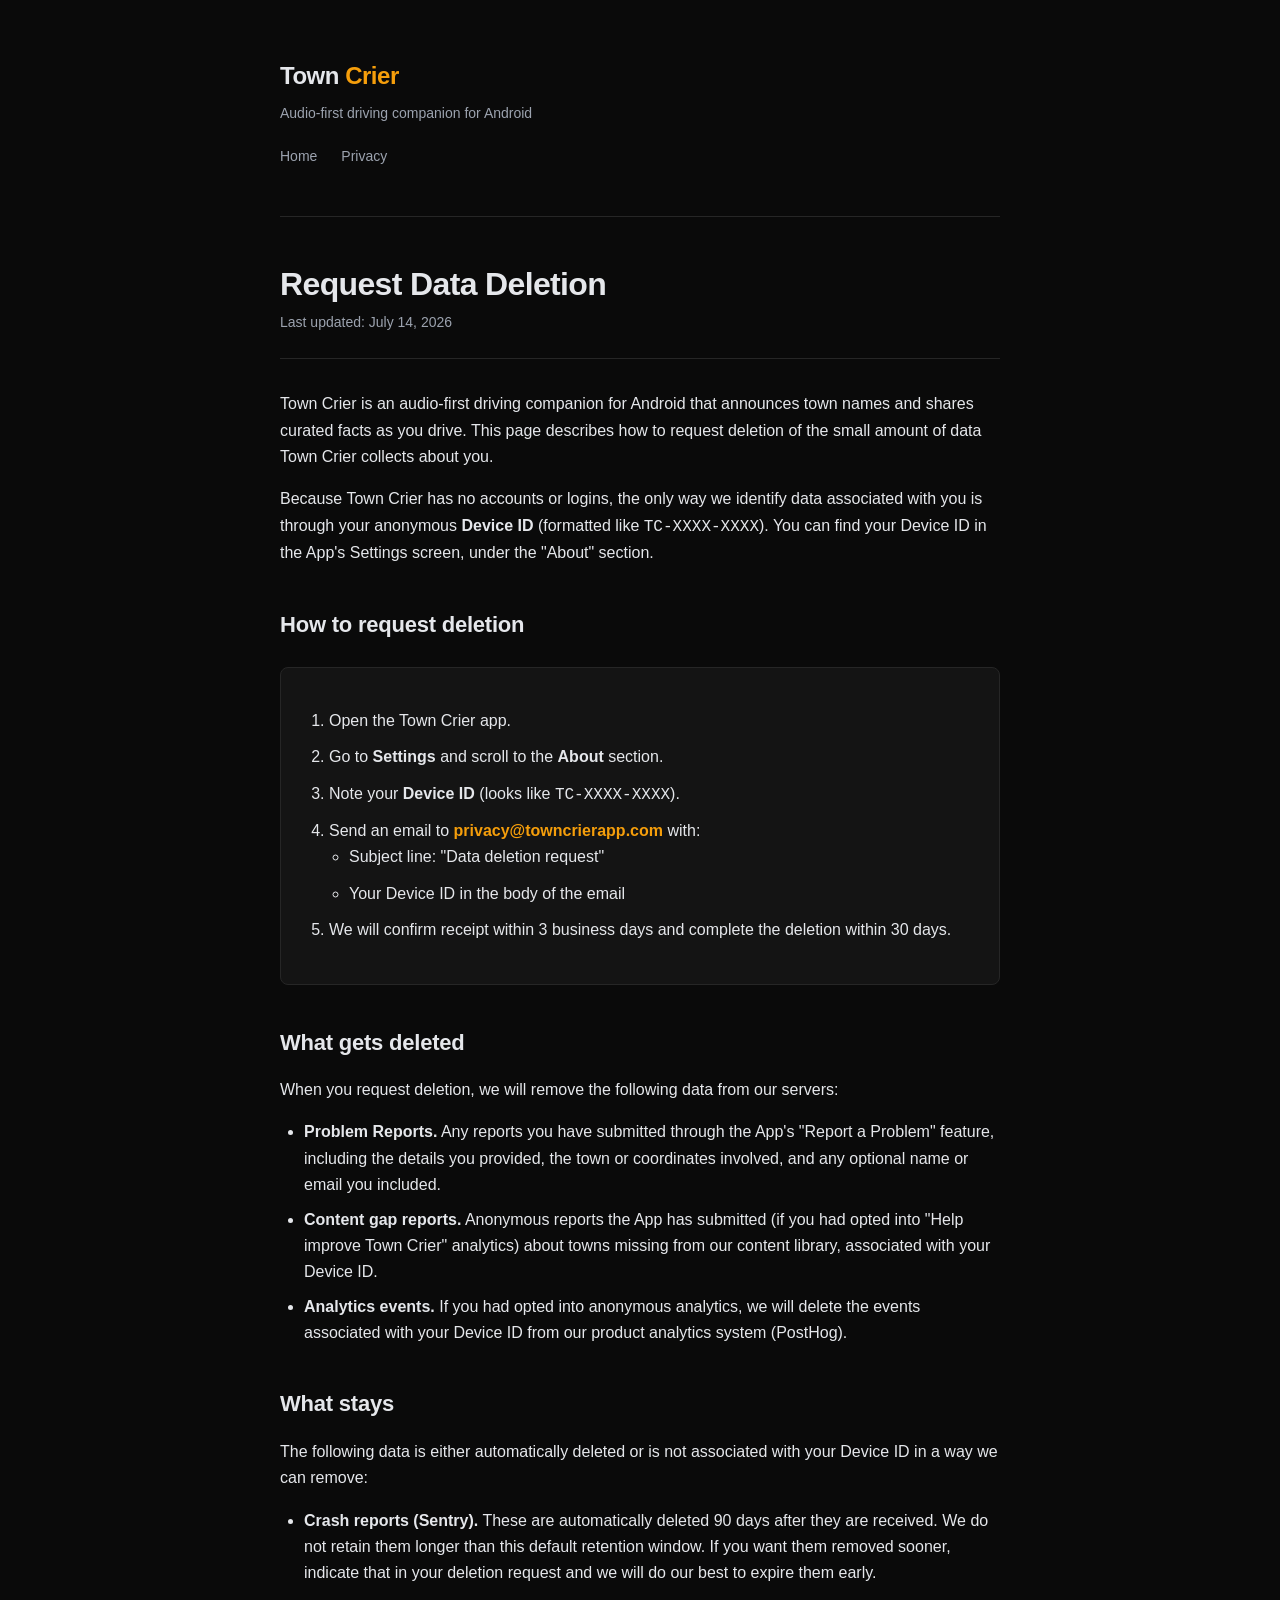
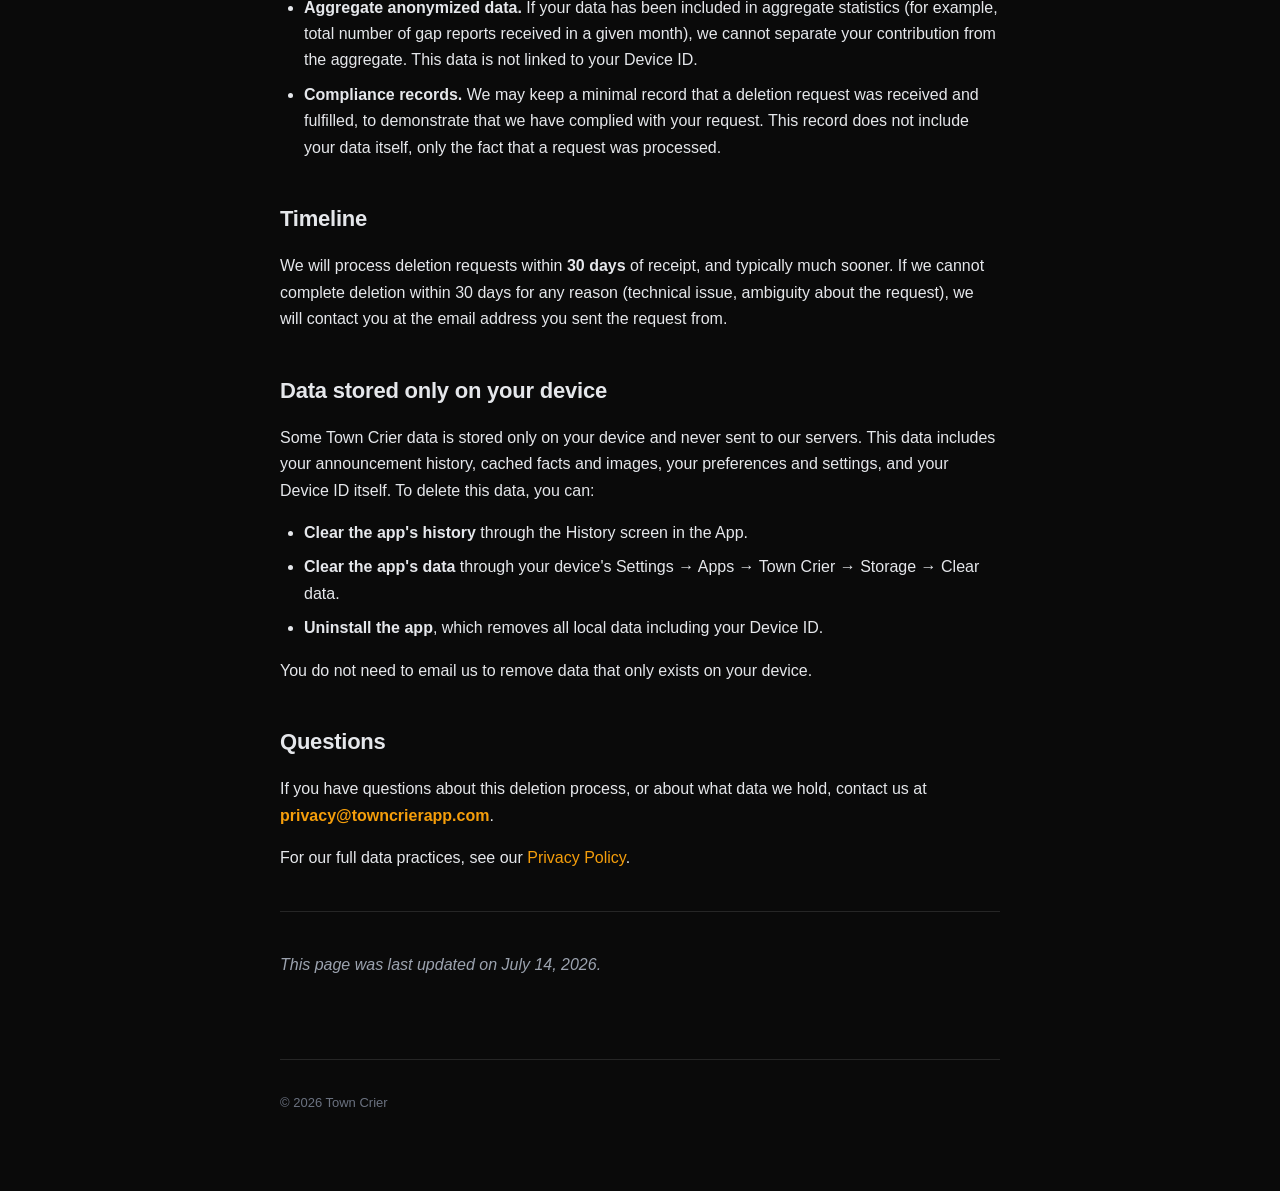
==== delete-data.html @ dacd9d8e "docs: add data deletion request page" ====
<!DOCTYPE html>
<html lang="en">
<head>
  <meta charset="UTF-8">
  <meta name="viewport" content="width=device-width, initial-scale=1.0">
  <title>Request Data Deletion — Town Crier</title>
  <meta name="description" content="How to request deletion of your Town Crier data.">
  <link rel="stylesheet" href="style.css">
</head>
<body>
  <div class="container">
    <header>
      <a href="index.html" class="brand">Town <span>Crier</span></a>
      <div class="tagline">Audio-first driving companion for Android</div>
      <nav>
        <a href="index.html">Home</a>
        <a href="privacy.html">Privacy</a>
      </nav>
    </header>

    <main>
      <h1>Request Data Deletion</h1>
      <div class="effective-date">Last updated: July 14, 2026</div>

      <p>Town Crier is an audio-first driving companion for Android that announces town names and shares curated facts as you drive. This page describes how to request deletion of the small amount of data Town Crier collects about you.</p>

      <p>Because Town Crier has no accounts or logins, the only way we identify data associated with you is through your anonymous <strong>Device ID</strong> (formatted like <code>TC-XXXX-XXXX</code>). You can find your Device ID in the App's Settings screen, under the "About" section.</p>

      <h2>How to request deletion</h2>

      <div class="summary-box">
        <ol>
          <li>Open the Town Crier app.</li>
          <li>Go to <strong>Settings</strong> and scroll to the <strong>About</strong> section.</li>
          <li>Note your <strong>Device ID</strong> (looks like <code>TC-XXXX-XXXX</code>).</li>
          <li>Send an email to <strong><a href="mailto:privacy@towncrierapp.com">privacy@towncrierapp.com</a></strong> with:
            <ul>
              <li>Subject line: "Data deletion request"</li>
              <li>Your Device ID in the body of the email</li>
            </ul>
          </li>
          <li>We will confirm receipt within 3 business days and complete the deletion within 30 days.</li>
        </ol>
      </div>

      <h2>What gets deleted</h2>

      <p>When you request deletion, we will remove the following data from our servers:</p>

      <ul>
        <li><strong>Problem Reports.</strong> Any reports you have submitted through the App's "Report a Problem" feature, including the details you provided, the town or coordinates involved, and any optional name or email you included.</li>
        <li><strong>Content gap reports.</strong> Anonymous reports the App has submitted (if you had opted into "Help improve Town Crier" analytics) about towns missing from our content library, associated with your Device ID.</li>
        <li><strong>Analytics events.</strong> If you had opted into anonymous analytics, we will delete the events associated with your Device ID from our product analytics system (PostHog).</li>
      </ul>

      <h2>What stays</h2>

      <p>The following data is either automatically deleted or is not associated with your Device ID in a way we can remove:</p>

      <ul>
        <li><strong>Crash reports (Sentry).</strong> These are automatically deleted 90 days after they are received. We do not retain them longer than this default retention window. If you want them removed sooner, indicate that in your deletion request and we will do our best to expire them early.</li>
        <li><strong>Aggregate anonymized data.</strong> If your data has been included in aggregate statistics (for example, total number of gap reports received in a given month), we cannot separate your contribution from the aggregate. This data is not linked to your Device ID.</li>
        <li><strong>Compliance records.</strong> We may keep a minimal record that a deletion request was received and fulfilled, to demonstrate that we have complied with your request. This record does not include your data itself, only the fact that a request was processed.</li>
      </ul>

      <h2>Timeline</h2>

      <p>We will process deletion requests within <strong>30 days</strong> of receipt, and typically much sooner. If we cannot complete deletion within 30 days for any reason (technical issue, ambiguity about the request), we will contact you at the email address you sent the request from.</p>

      <h2>Data stored only on your device</h2>

      <p>Some Town Crier data is stored only on your device and never sent to our servers. This data includes your announcement history, cached facts and images, your preferences and settings, and your Device ID itself. To delete this data, you can:</p>

      <ul>
        <li><strong>Clear the app's history</strong> through the History screen in the App.</li>
        <li><strong>Clear the app's data</strong> through your device's Settings → Apps → Town Crier → Storage → Clear data.</li>
        <li><strong>Uninstall the app</strong>, which removes all local data including your Device ID.</li>
      </ul>

      <p>You do not need to email us to remove data that only exists on your device.</p>

      <h2>Questions</h2>

      <p>If you have questions about this deletion process, or about what data we hold, contact us at <strong><a href="mailto:privacy@towncrierapp.com">privacy@towncrierapp.com</a></strong>.</p>

      <p>For our full data practices, see our <a href="privacy.html">Privacy Policy</a>.</p>

      <hr>

      <p><em>This page was last updated on July 14, 2026.</em></p>
    </main>

    <footer>
      <p>&copy; 2026 Town Crier</p>
    </footer>
  </div>
</body>
</html>
---- style.css ----
/* Town Crier — site styles */

:root {
  --color-bg: #0a0a0a;
  --color-bg-elevated: #141414;
  --color-text: #e5e7eb;
  --color-text-muted: #9ca3af;
  --color-text-dim: #6b7280;
  --color-accent: #f59e0b;
  --color-accent-dim: #d97706;
  --color-border: #262626;
  --font-body: 'IBM Plex Sans', -apple-system, BlinkMacSystemFont, 'Segoe UI', Roboto, Helvetica, Arial, sans-serif;
  --font-heading: 'IBM Plex Sans', -apple-system, BlinkMacSystemFont, 'Segoe UI', Roboto, Helvetica, Arial, sans-serif;
  --max-width: 720px;
}

* {
  box-sizing: border-box;
  margin: 0;
  padding: 0;
}

html {
  font-size: 16px;
  scroll-behavior: smooth;
}

body {
  background: var(--color-bg);
  color: var(--color-text);
  font-family: var(--font-body);
  line-height: 1.65;
  padding: 24px 20px 80px;
  min-height: 100vh;
}

.container {
  max-width: var(--max-width);
  margin: 0 auto;
}

header {
  padding: 32px 0 48px;
  border-bottom: 1px solid var(--color-border);
  margin-bottom: 48px;
}

header .brand {
  font-family: var(--font-heading);
  font-size: 24px;
  font-weight: 700;
  color: var(--color-text);
  letter-spacing: -0.02em;
  text-decoration: none;
  display: inline-block;
}

header .brand span {
  color: var(--color-accent);
}

header .tagline {
  font-size: 14px;
  color: var(--color-text-muted);
  margin-top: 6px;
}

nav {
  margin-top: 20px;
  display: flex;
  gap: 24px;
  flex-wrap: wrap;
}

nav a {
  color: var(--color-text-muted);
  text-decoration: none;
  font-size: 14px;
  transition: color 0.15s;
}

nav a:hover {
  color: var(--color-accent);
}

nav a.active {
  color: var(--color-text);
  border-bottom: 2px solid var(--color-accent);
  padding-bottom: 2px;
}

main h1 {
  font-family: var(--font-heading);
  font-size: 32px;
  font-weight: 700;
  color: var(--color-text);
  letter-spacing: -0.02em;
  margin-bottom: 8px;
  line-height: 1.2;
}

main .effective-date {
  color: var(--color-text-muted);
  font-size: 14px;
  margin-bottom: 32px;
  padding-bottom: 24px;
  border-bottom: 1px solid var(--color-border);
}

main h2 {
  font-family: var(--font-heading);
  font-size: 22px;
  font-weight: 600;
  color: var(--color-text);
  margin-top: 40px;
  margin-bottom: 16px;
  letter-spacing: -0.01em;
}

main h3 {
  font-family: var(--font-heading);
  font-size: 17px;
  font-weight: 600;
  color: var(--color-text);
  margin-top: 24px;
  margin-bottom: 12px;
}

main p {
  margin-bottom: 16px;
  color: var(--color-text);
}

main ul, main ol {
  margin: 16px 0;
  padding-left: 24px;
}

main li {
  margin-bottom: 8px;
  color: var(--color-text);
}

main li strong {
  color: var(--color-text);
}

main strong {
  color: var(--color-text);
  font-weight: 600;
}

main a {
  color: var(--color-accent);
  text-decoration: none;
  border-bottom: 1px solid transparent;
  transition: border-color 0.15s;
}

main a:hover {
  border-bottom-color: var(--color-accent);
}

main hr {
  border: none;
  height: 1px;
  background: var(--color-border);
  margin: 40px 0;
}

main em {
  color: var(--color-text-muted);
  font-style: italic;
}

.summary-box {
  background: var(--color-bg-elevated);
  border: 1px solid var(--color-border);
  border-radius: 8px;
  padding: 24px;
  margin: 24px 0;
}

.summary-box ul {
  margin: 0;
  padding-left: 20px;
}

.summary-box li {
  margin-bottom: 10px;
}

.summary-box li:last-child {
  margin-bottom: 0;
}

footer {
  margin-top: 80px;
  padding-top: 32px;
  border-top: 1px solid var(--color-border);
  color: var(--color-text-dim);
  font-size: 13px;
}

footer a {
  color: var(--color-text-muted);
  text-decoration: none;
}

footer a:hover {
  color: var(--color-accent);
}

/* Landing-page-specific */

.landing-hero {
  text-align: center;
  padding: 80px 0 40px;
}

.landing-hero h1 {
  font-size: 42px;
  margin-bottom: 16px;
}

.landing-hero .subtitle {
  font-size: 18px;
  color: var(--color-text-muted);
  max-width: 480px;
  margin: 0 auto 32px;
}

.landing-links {
  display: flex;
  gap: 20px;
  justify-content: center;
  flex-wrap: wrap;
  margin-top: 40px;
}

.landing-links a {
  color: var(--color-accent);
  text-decoration: none;
  font-size: 15px;
  padding: 10px 20px;
  border: 1px solid var(--color-border);
  border-radius: 6px;
  transition: border-color 0.15s, background 0.15s;
}

.landing-links a:hover {
  border-color: var(--color-accent);
  background: var(--color-bg-elevated);
}

/* Mobile adjustments */

@media (max-width: 600px) {
  body {
    padding: 20px 16px 60px;
  }
  
  main h1 {
    font-size: 26px;
  }
  
  main h2 {
    font-size: 19px;
    margin-top: 32px;
  }
  
  main h3 {
    font-size: 16px;
  }
  
  .landing-hero {
    padding: 40px 0 24px;
  }
  
  .landing-hero h1 {
    font-size: 32px;
  }
  
  nav {
    gap: 16px;
  }
}
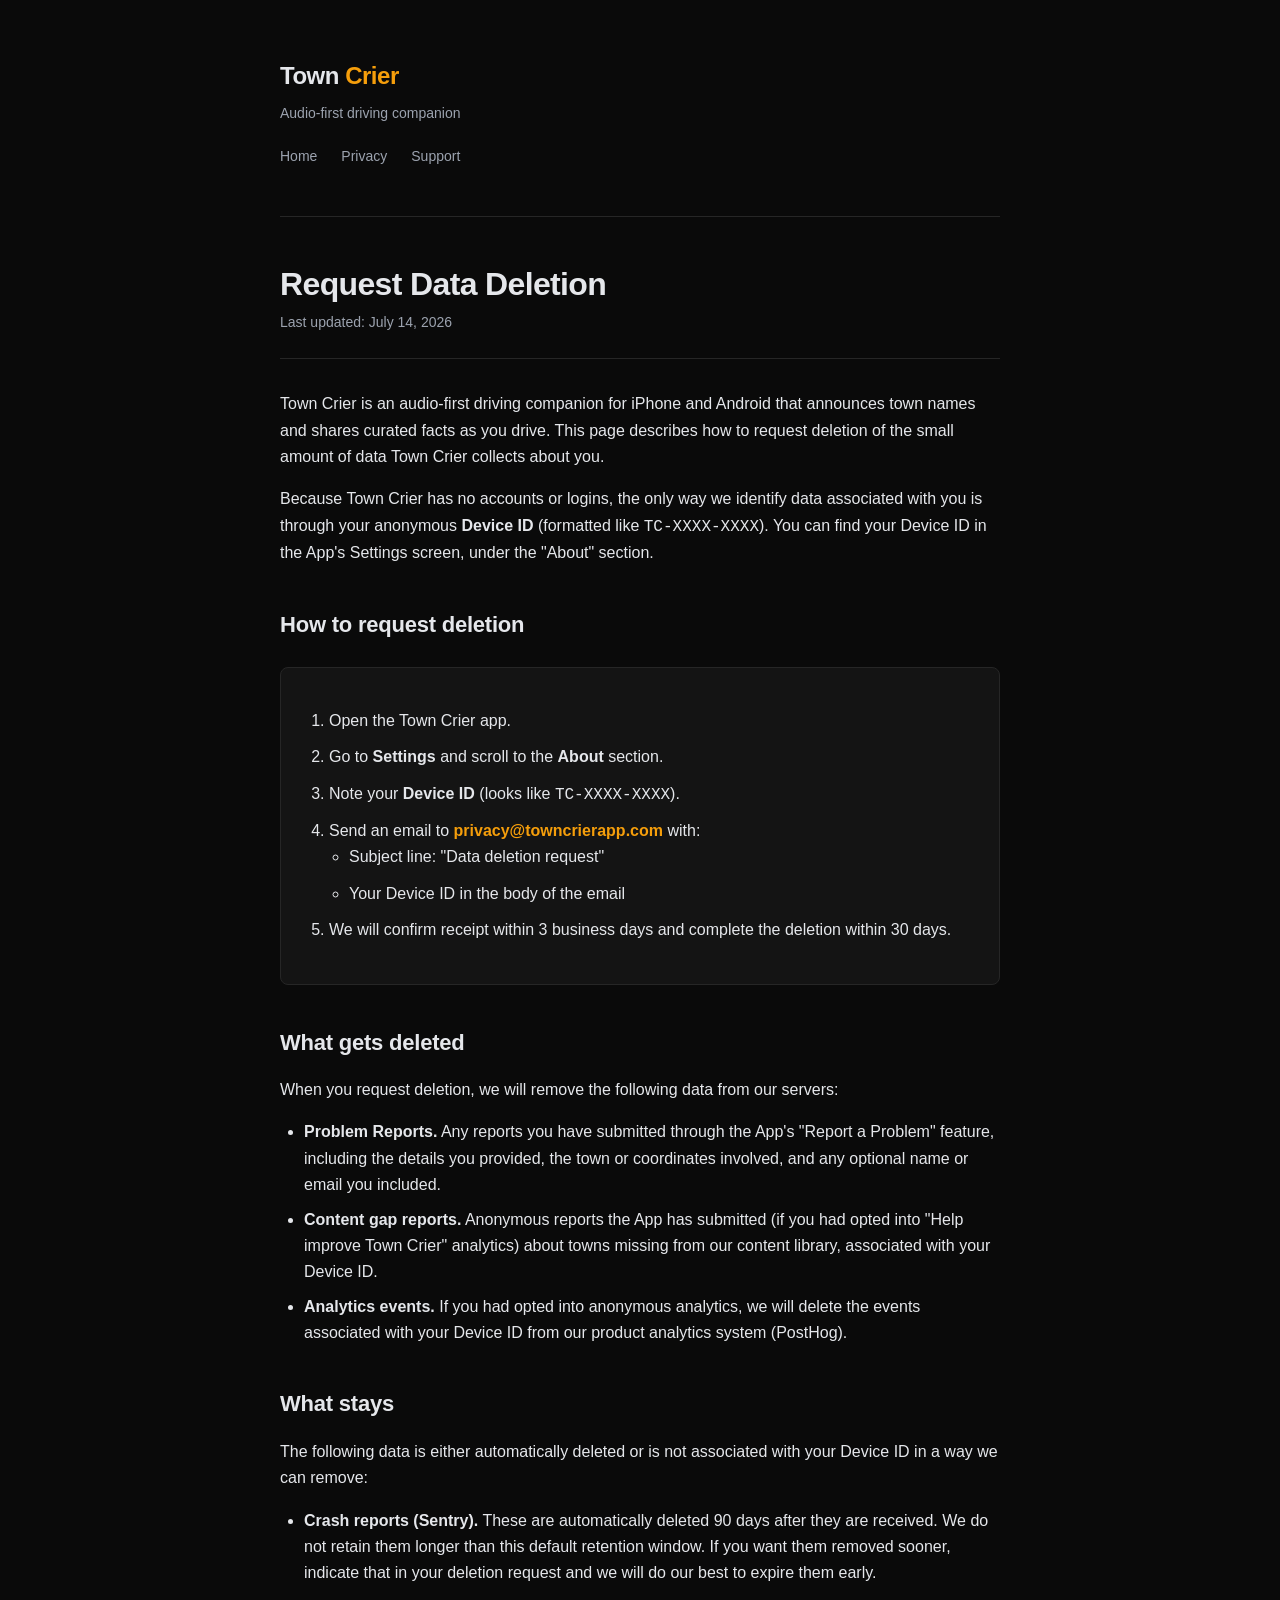
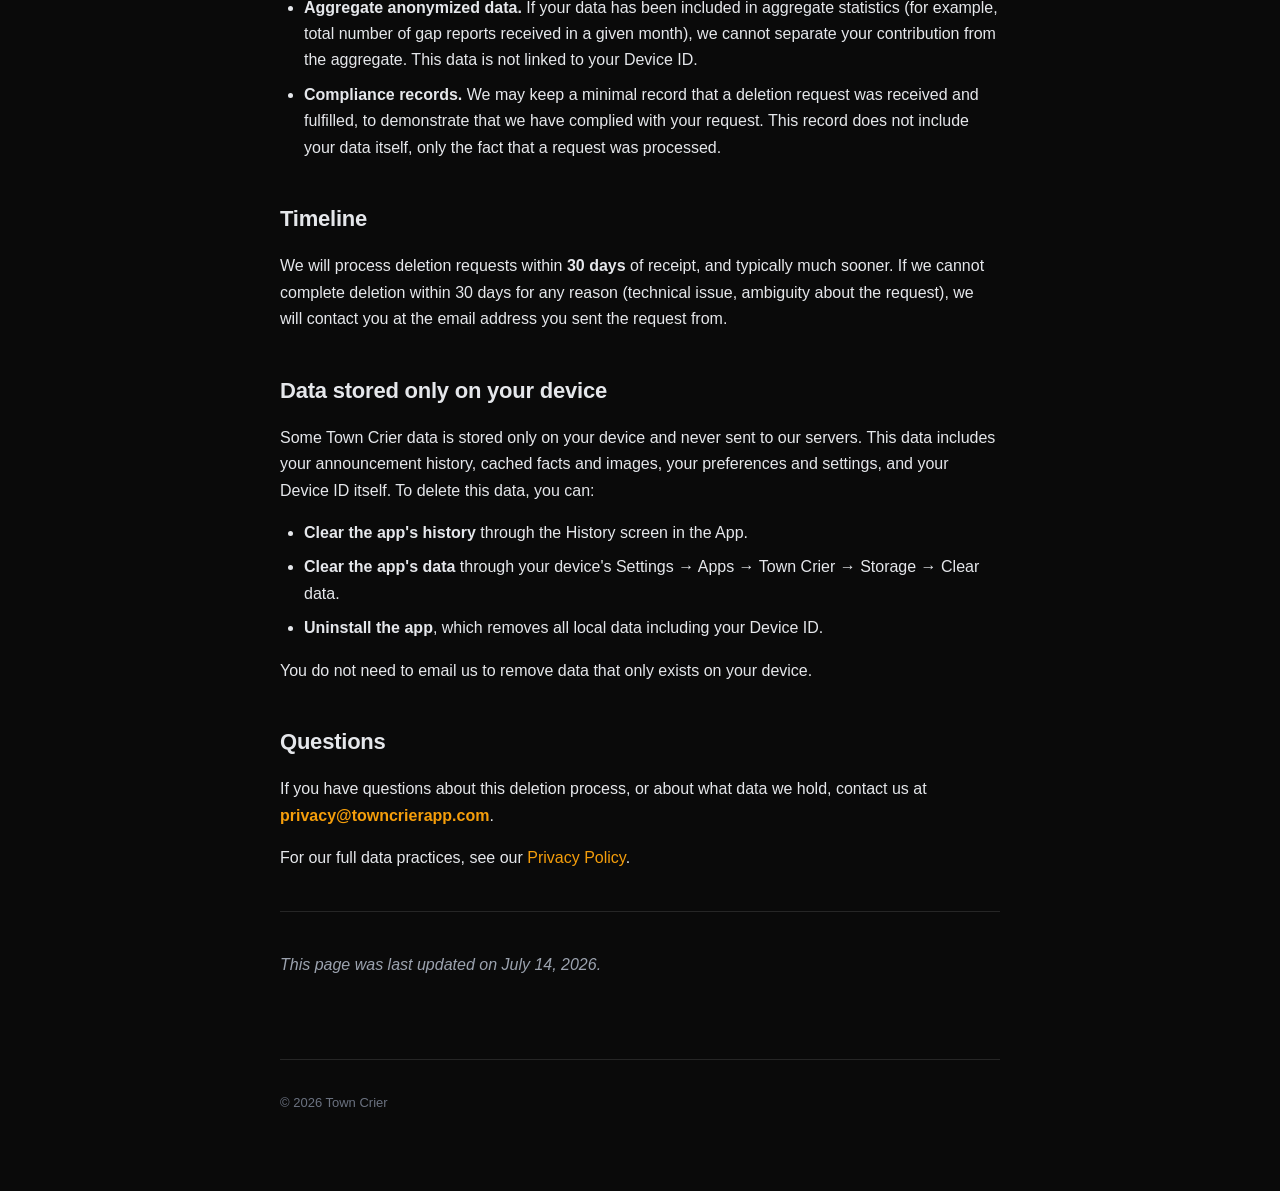
==== commit 381084cb: "site: add support page, drop Android-only tagline" ====
--- a/delete-data.html
+++ b/delete-data.html
@@ -11,10 +11,11 @@
   <div class="container">
     <header>
       <a href="index.html" class="brand">Town <span>Crier</span></a>
-      <div class="tagline">Audio-first driving companion for Android</div>
+      <div class="tagline">Audio-first driving companion</div>
       <nav>
         <a href="index.html">Home</a>
         <a href="privacy.html">Privacy</a>
+        <a href="support.html">Support</a>
       </nav>
     </header>
 
@@ -22,7 +23,7 @@
       <h1>Request Data Deletion</h1>
       <div class="effective-date">Last updated: July 14, 2026</div>
 
-      <p>Town Crier is an audio-first driving companion for Android that announces town names and shares curated facts as you drive. This page describes how to request deletion of the small amount of data Town Crier collects about you.</p>
+      <p>Town Crier is an audio-first driving companion for iPhone and Android that announces town names and shares curated facts as you drive. This page describes how to request deletion of the small amount of data Town Crier collects about you.</p>
 
       <p>Because Town Crier has no accounts or logins, the only way we identify data associated with you is through your anonymous <strong>Device ID</strong> (formatted like <code>TC-XXXX-XXXX</code>). You can find your Device ID in the App's Settings screen, under the "About" section.</p>
 
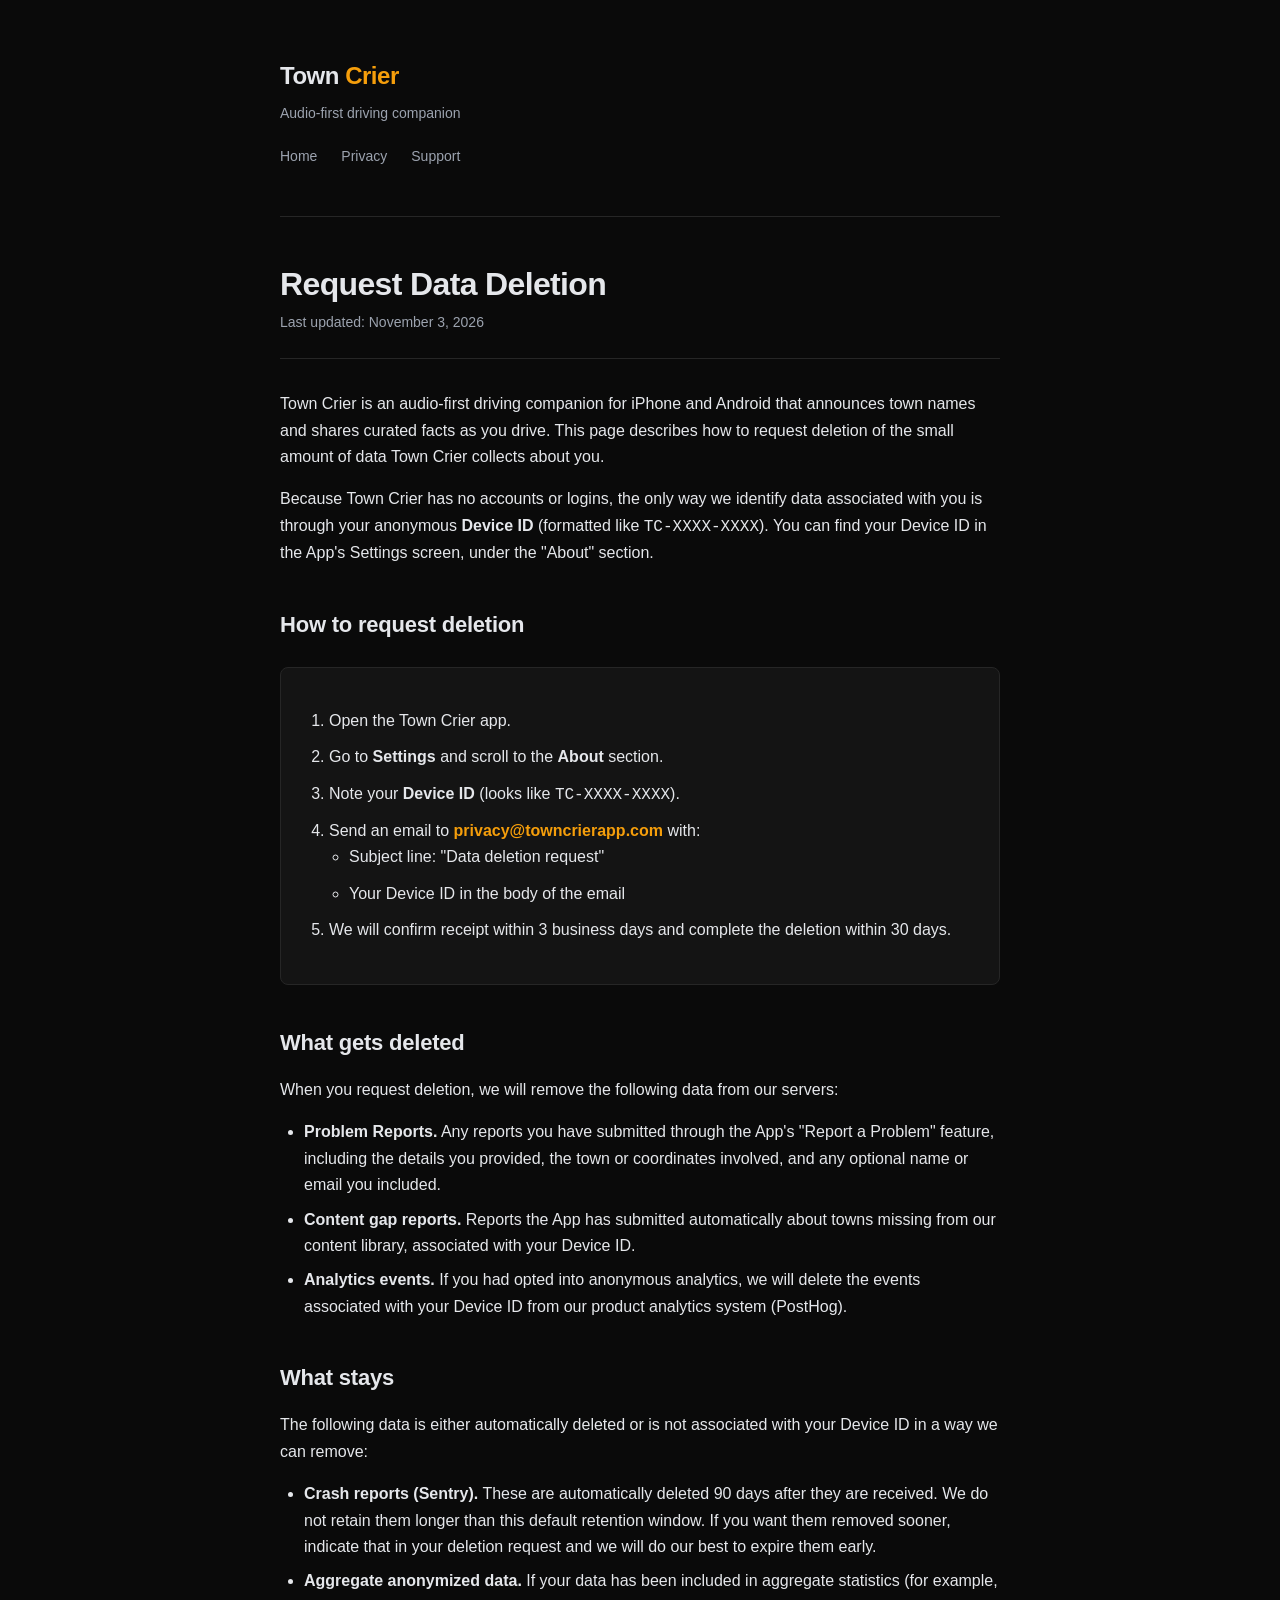
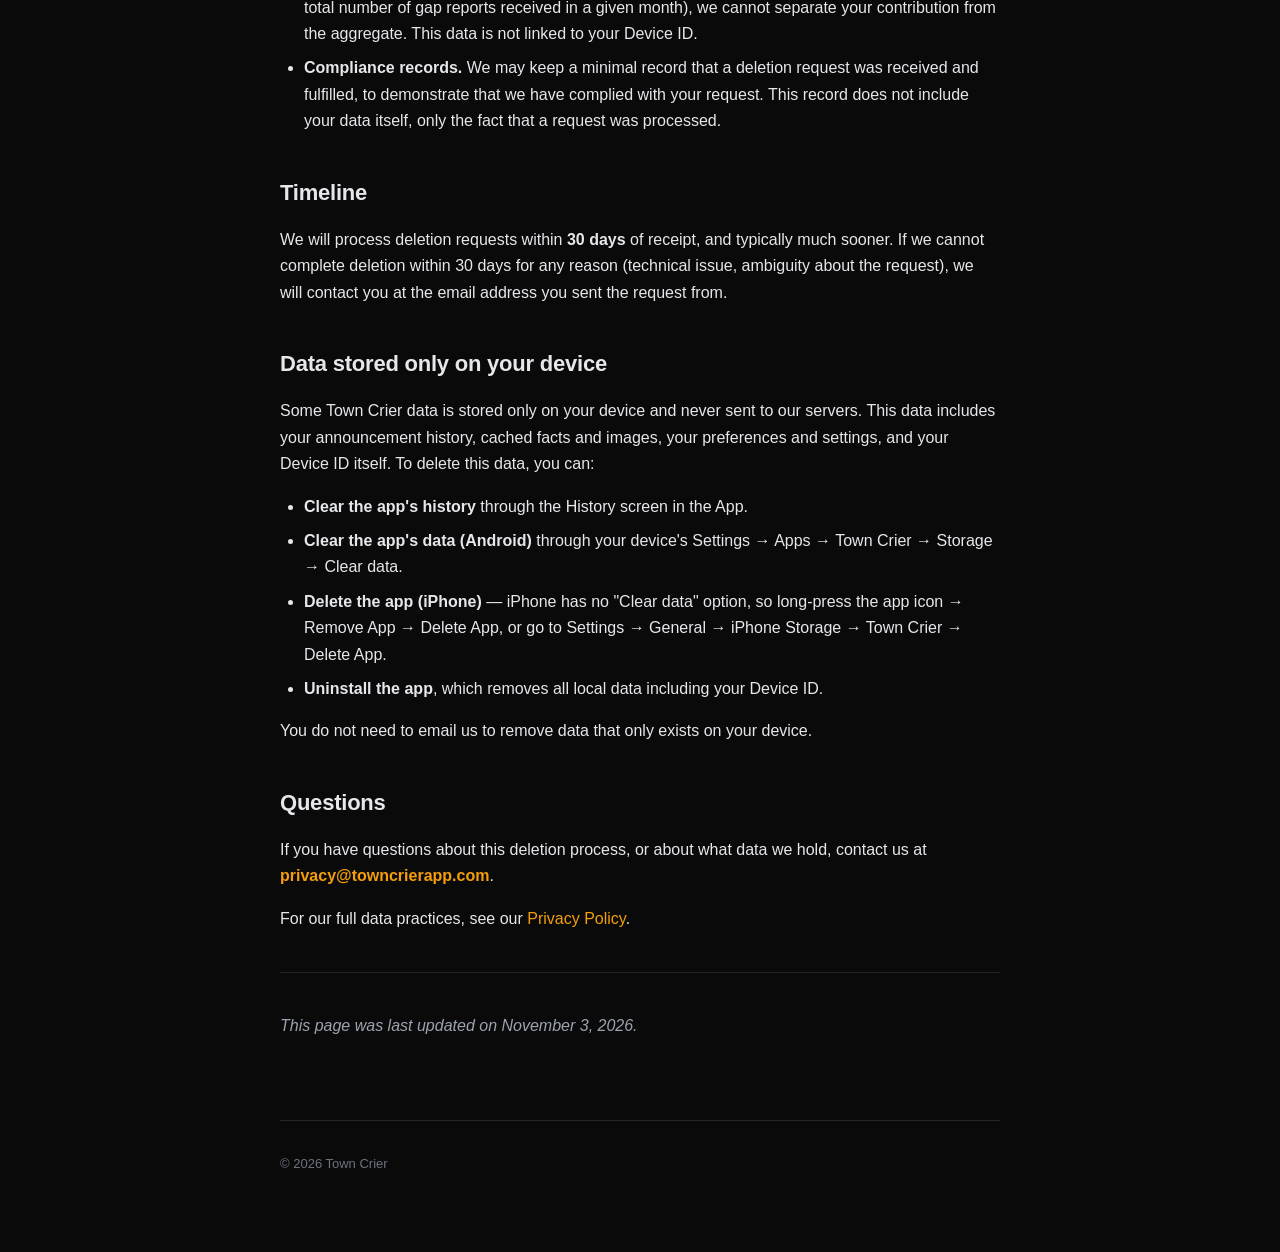
==== commit a61103f2: "delete-data: add iPhone steps, fix gap-report condition" ====
--- a/delete-data.html
+++ b/delete-data.html
@@ -21,7 +21,7 @@
 
     <main>
       <h1>Request Data Deletion</h1>
-      <div class="effective-date">Last updated: July 14, 2026</div>
+      <div class="effective-date">Last updated: November 3, 2026</div>
 
       <p>Town Crier is an audio-first driving companion for iPhone and Android that announces town names and shares curated facts as you drive. This page describes how to request deletion of the small amount of data Town Crier collects about you.</p>
 
@@ -50,7 +50,7 @@
 
       <ul>
         <li><strong>Problem Reports.</strong> Any reports you have submitted through the App's "Report a Problem" feature, including the details you provided, the town or coordinates involved, and any optional name or email you included.</li>
-        <li><strong>Content gap reports.</strong> Anonymous reports the App has submitted (if you had opted into "Help improve Town Crier" analytics) about towns missing from our content library, associated with your Device ID.</li>
+        <li><strong>Content gap reports.</strong> Reports the App has submitted automatically about towns missing from our content library, associated with your Device ID.</li>
         <li><strong>Analytics events.</strong> If you had opted into anonymous analytics, we will delete the events associated with your Device ID from our product analytics system (PostHog).</li>
       </ul>
 
@@ -74,7 +74,8 @@
 
       <ul>
         <li><strong>Clear the app's history</strong> through the History screen in the App.</li>
-        <li><strong>Clear the app's data</strong> through your device's Settings → Apps → Town Crier → Storage → Clear data.</li>
+        <li><strong>Clear the app's data (Android)</strong> through your device's Settings → Apps → Town Crier → Storage → Clear data.</li>
+        <li><strong>Delete the app (iPhone)</strong> — iPhone has no "Clear data" option, so long-press the app icon → Remove App → Delete App, or go to Settings → General → iPhone Storage → Town Crier → Delete App.</li>
         <li><strong>Uninstall the app</strong>, which removes all local data including your Device ID.</li>
       </ul>
 
@@ -88,7 +89,7 @@
 
       <hr>
 
-      <p><em>This page was last updated on July 14, 2026.</em></p>
+      <p><em>This page was last updated on November 3, 2026.</em></p>
     </main>
 
     <footer>
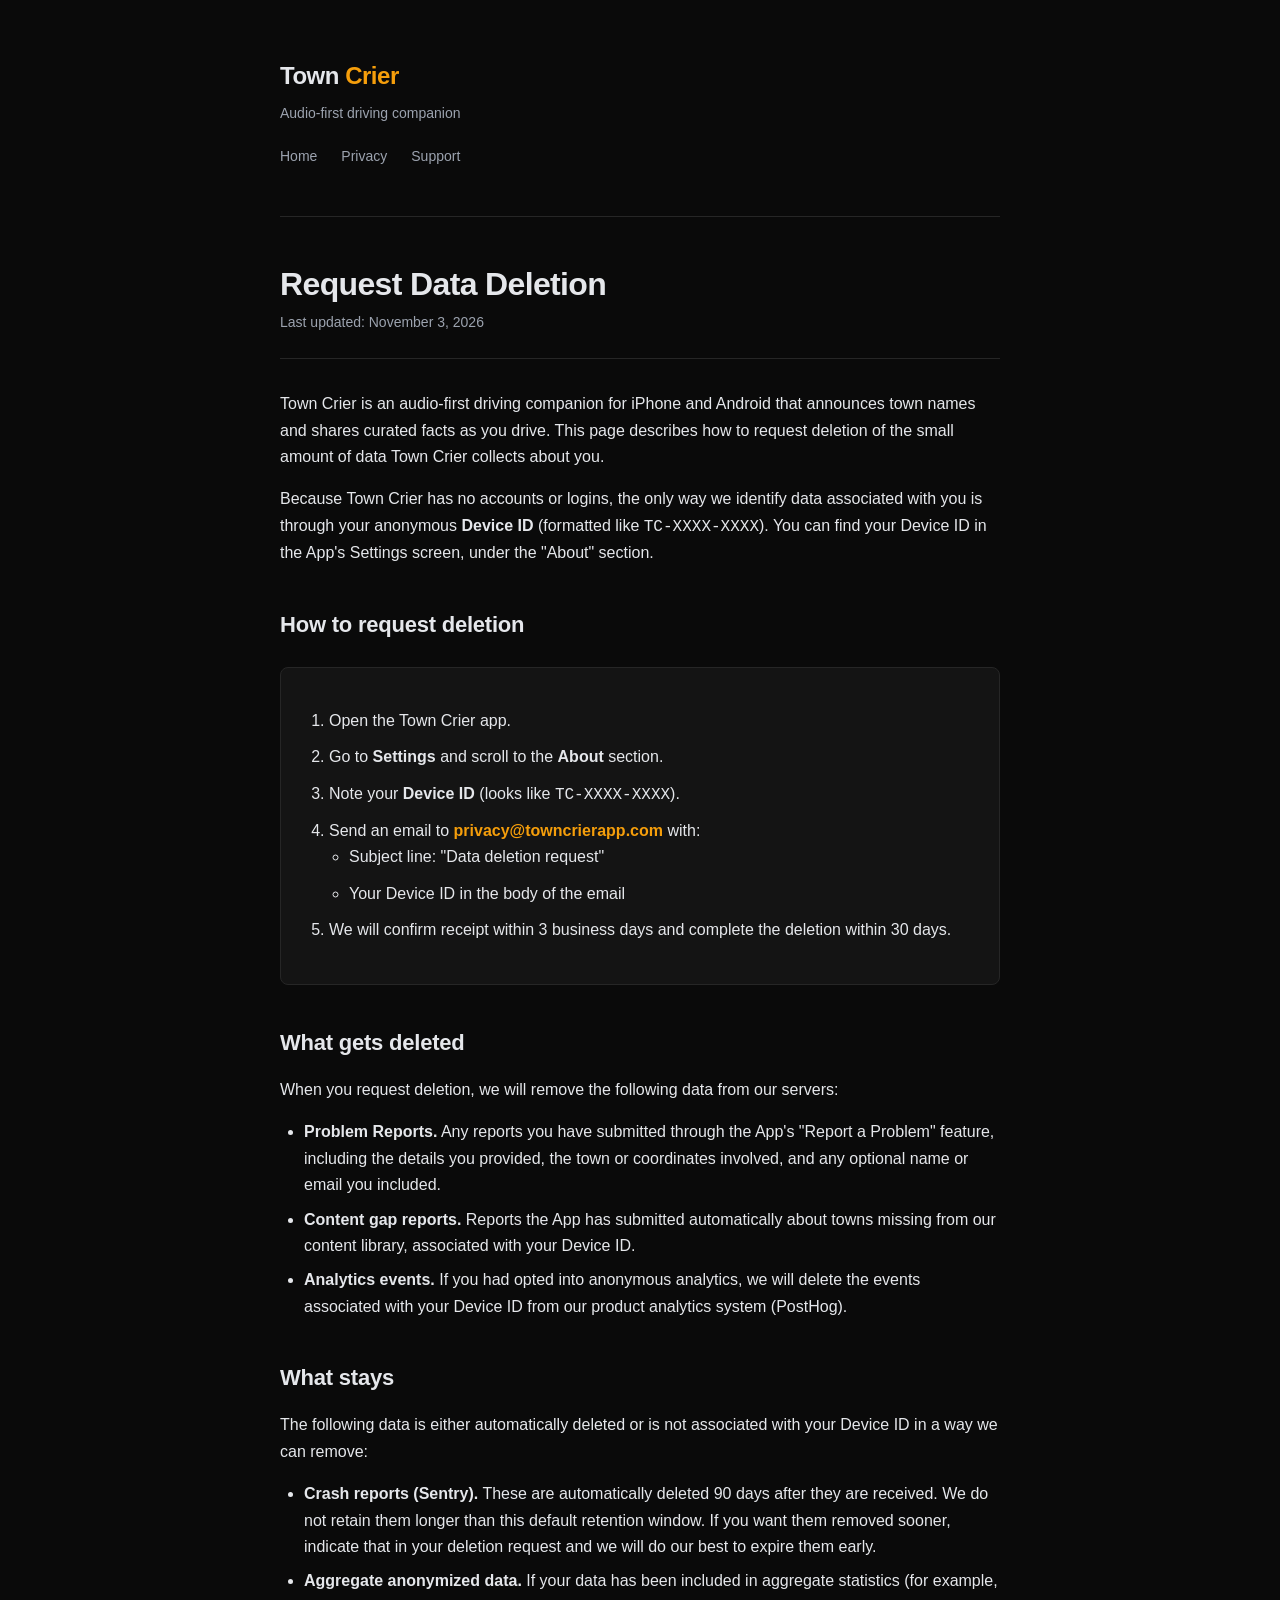
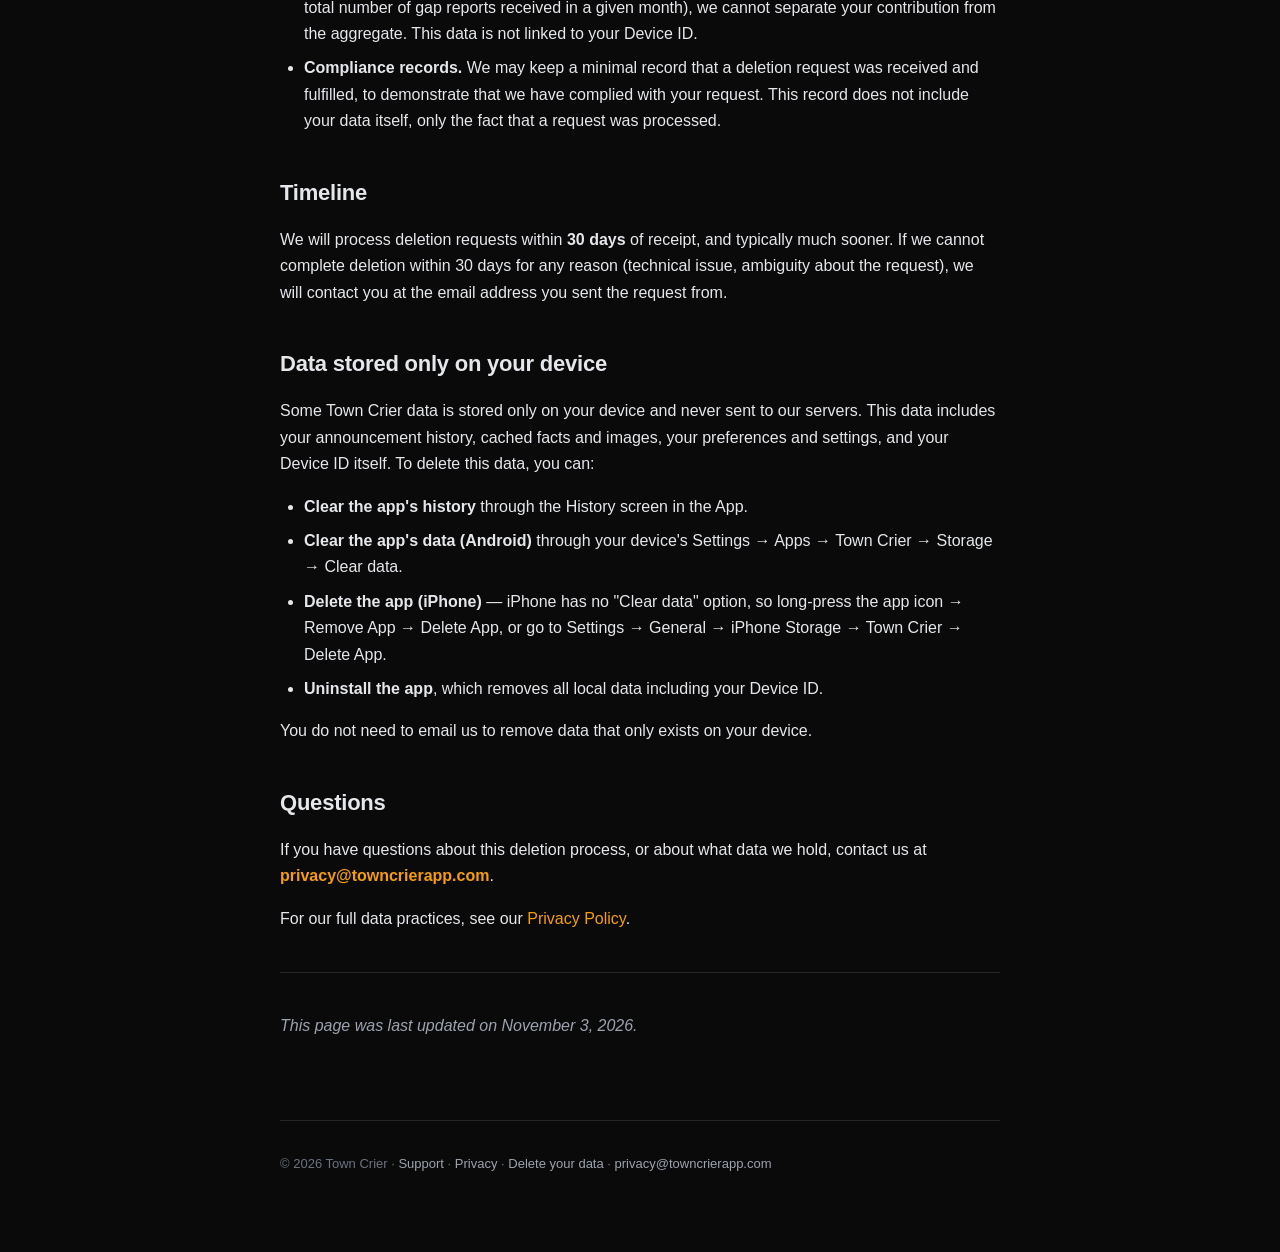
==== commit 0ce50358: "feat: clean URLs, SEO meta, and shared footer on all pages" ====
--- a/delete-data.html
+++ b/delete-data.html
@@ -5,17 +5,29 @@
   <meta name="viewport" content="width=device-width, initial-scale=1.0">
   <title>Request Data Deletion — Town Crier</title>
   <meta name="description" content="How to request deletion of your Town Crier data.">
+  <link rel="canonical" href="https://towncrierapp.com/delete-data">
+  <link rel="icon" href="/assets/favicon.png" type="image/png">
+  <link rel="apple-touch-icon" href="/assets/apple-touch-icon.png">
+  <meta name="theme-color" content="#0a0a0a">
+
+  <meta property="og:title" content="Request Data Deletion — Town Crier">
+  <meta property="og:description" content="How to request deletion of your Town Crier data.">
+  <meta property="og:url" content="https://towncrierapp.com/delete-data">
+  <meta property="og:type" content="website">
+  <meta property="og:image" content="https://towncrierapp.com/assets/icon-512.png">
+  <meta name="twitter:card" content="summary">
+
   <link rel="stylesheet" href="style.css">
 </head>
 <body>
   <div class="container">
     <header>
-      <a href="index.html" class="brand">Town <span>Crier</span></a>
+      <a href="/" class="brand">Town <span>Crier</span></a>
       <div class="tagline">Audio-first driving companion</div>
       <nav>
-        <a href="index.html">Home</a>
-        <a href="privacy.html">Privacy</a>
-        <a href="support.html">Support</a>
+        <a href="/">Home</a>
+        <a href="/privacy">Privacy</a>
+        <a href="/support">Support</a>
       </nav>
     </header>
 
@@ -85,7 +97,7 @@
 
       <p>If you have questions about this deletion process, or about what data we hold, contact us at <strong><a href="mailto:privacy@towncrierapp.com">privacy@towncrierapp.com</a></strong>.</p>
 
-      <p>For our full data practices, see our <a href="privacy.html">Privacy Policy</a>.</p>
+      <p>For our full data practices, see our <a href="/privacy">Privacy Policy</a>.</p>
 
       <hr>
 
@@ -93,7 +105,7 @@
     </main>
 
     <footer>
-      <p>&copy; 2026 Town Crier</p>
+      <p>&copy; 2026 Town Crier · <a href="/support">Support</a> · <a href="/privacy">Privacy</a> · <a href="/delete-data">Delete your data</a> · <a href="mailto:privacy@towncrierapp.com">privacy@towncrierapp.com</a></p>
     </footer>
   </div>
 </body>
--- a/style.css
+++ b/style.css
@@ -253,6 +253,169 @@
   background: var(--color-bg-elevated);
 }
 
+/* Homepage hero (2026 refresh) */
+
+.hero {
+  text-align: center;
+  padding: 72px 0 32px;
+}
+
+.hero h1 {
+  font-family: var(--font-heading);
+  font-size: 44px;
+  font-weight: 700;
+  letter-spacing: -0.02em;
+  line-height: 1.15;
+  margin-bottom: 16px;
+}
+
+.hero .hero-subtitle {
+  font-size: 18px;
+  color: var(--color-text-muted);
+  max-width: 540px;
+  margin: 0 auto;
+}
+
+.download-row {
+  display: flex;
+  align-items: center;
+  justify-content: center;
+  gap: 16px;
+  flex-wrap: wrap;
+  margin: 36px 0 48px;
+}
+
+.download-row .playstore-badge {
+  height: 56px;
+  width: auto;
+  display: block;
+}
+
+.appstore-pill {
+  display: inline-flex;
+  align-items: center;
+  height: 56px;
+  padding: 0 20px;
+  border: 1px solid var(--color-border);
+  border-radius: 8px;
+  color: var(--color-text-muted);
+  font-size: 14px;
+  font-weight: 600;
+  background: var(--color-bg-elevated);
+}
+
+.screenshot-row {
+  display: flex;
+  justify-content: center;
+  align-items: flex-start;
+  gap: 20px;
+  flex-wrap: wrap;
+  margin: 0 0 56px;
+}
+
+.screenshot-row img {
+  width: 100%;
+  max-width: 220px;
+  height: auto;
+  border-radius: 14px;
+  border: 1px solid var(--color-border);
+}
+
+.section-block {
+  margin: 56px 0;
+}
+
+.section-block h2 {
+  font-family: var(--font-heading);
+  font-size: 24px;
+  font-weight: 700;
+  letter-spacing: -0.01em;
+  margin-bottom: 24px;
+  text-align: center;
+}
+
+.step-list {
+  display: flex;
+  flex-direction: column;
+  gap: 20px;
+  max-width: 560px;
+  margin: 0 auto;
+}
+
+.step {
+  display: flex;
+  gap: 16px;
+  align-items: flex-start;
+  background: var(--color-bg-elevated);
+  border: 1px solid var(--color-border);
+  border-radius: 8px;
+  padding: 20px;
+}
+
+.step .step-num {
+  flex: 0 0 auto;
+  width: 28px;
+  height: 28px;
+  border-radius: 50%;
+  background: var(--color-accent);
+  color: var(--color-bg);
+  font-weight: 700;
+  font-size: 14px;
+  display: flex;
+  align-items: center;
+  justify-content: center;
+}
+
+.step p {
+  margin: 0;
+  color: var(--color-text);
+}
+
+.step strong {
+  display: block;
+  margin-bottom: 4px;
+  color: var(--color-text);
+}
+
+.card-row {
+  display: grid;
+  grid-template-columns: repeat(3, 1fr);
+  gap: 20px;
+}
+
+.card {
+  background: var(--color-bg-elevated);
+  border: 1px solid var(--color-border);
+  border-radius: 8px;
+  padding: 24px 20px;
+}
+
+.card h3 {
+  font-size: 16px;
+  font-weight: 600;
+  margin: 0 0 10px;
+  color: var(--color-accent);
+}
+
+.card p {
+  margin: 0;
+  font-size: 14px;
+  color: var(--color-text-muted);
+}
+
+.section-text {
+  text-align: center;
+  max-width: 560px;
+  margin: 0 auto;
+}
+
+.support-line {
+  text-align: center;
+  font-size: 14px;
+  color: var(--color-text-dim);
+  margin-top: 56px;
+}
+
 /* Mobile adjustments */
 
 @media (max-width: 600px) {
@@ -280,8 +443,28 @@
   .landing-hero h1 {
     font-size: 32px;
   }
-  
+
   nav {
     gap: 16px;
   }
-}
+
+  .hero {
+    padding: 40px 0 24px;
+  }
+
+  .hero h1 {
+    font-size: 30px;
+  }
+
+  .hero .hero-subtitle {
+    font-size: 16px;
+  }
+
+  .screenshot-row img {
+    max-width: 150px;
+  }
+
+  .card-row {
+    grid-template-columns: 1fr;
+  }
+}
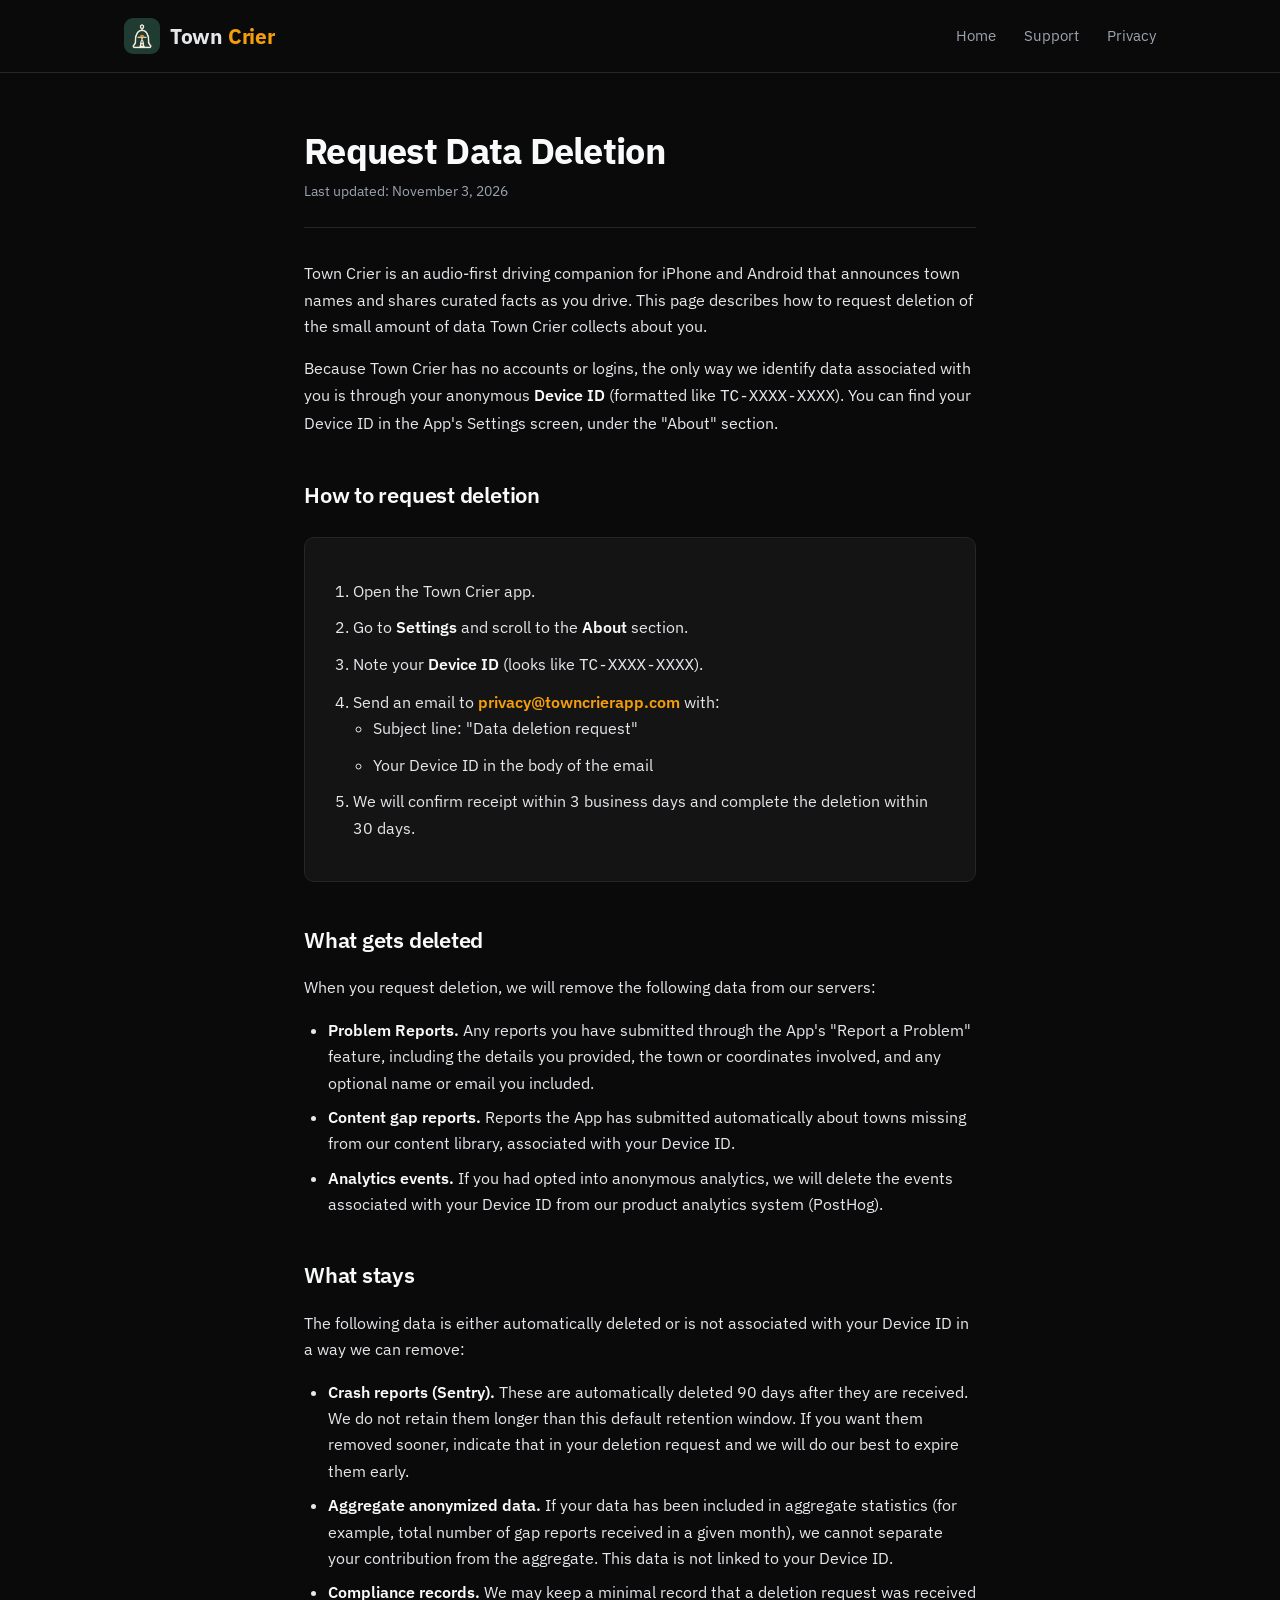
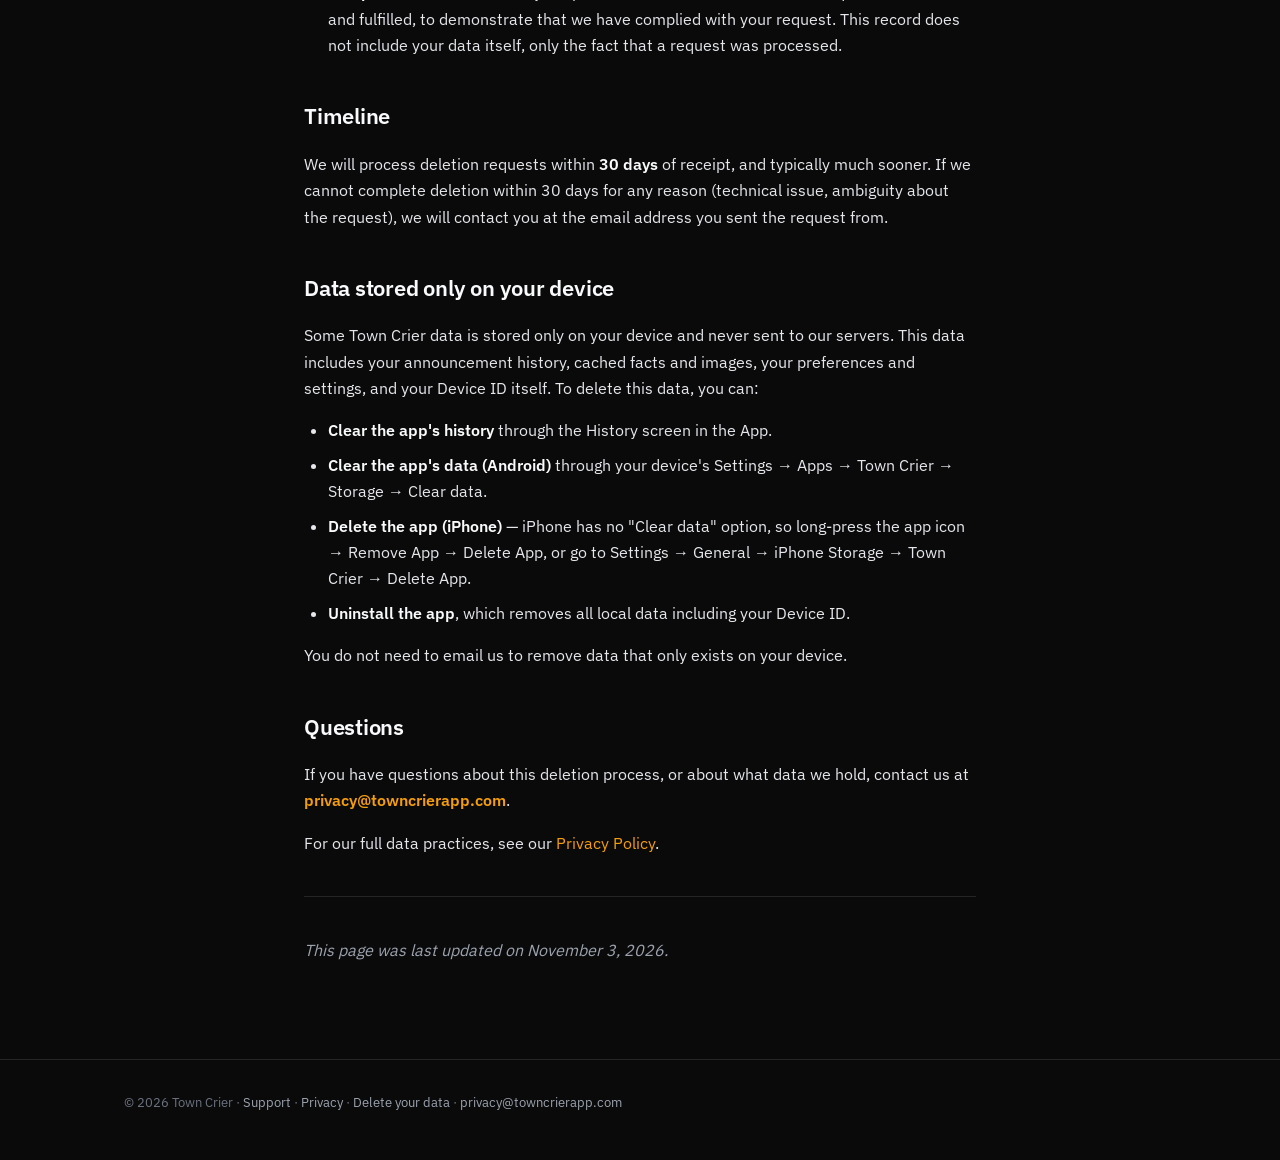
==== commit fc94f66b: "Site: App Store live, wider layout, share card" ====
--- a/delete-data.html
+++ b/delete-data.html
@@ -14,24 +14,26 @@
   <meta property="og:description" content="How to request deletion of your Town Crier data.">
   <meta property="og:url" content="https://towncrierapp.com/delete-data">
   <meta property="og:type" content="website">
-  <meta property="og:image" content="https://towncrierapp.com/assets/icon-512.png">
-  <meta name="twitter:card" content="summary">
+  <meta property="og:image" content="https://towncrierapp.com/assets/og-image.jpg">
+  <meta property="og:image:width" content="1200">
+  <meta property="og:image:height" content="630">
+  <meta name="twitter:card" content="summary_large_image">
 
-  <link rel="stylesheet" href="style.css">
+  <link rel="stylesheet" href="/style.css">
 </head>
 <body>
-  <div class="container">
-    <header>
-      <a href="/" class="brand">Town <span>Crier</span></a>
-      <div class="tagline">Audio-first driving companion</div>
+  <header class="site-header">
+    <div class="wrap">
+      <a href="/" class="brand"><img src="/assets/icon-512.png" alt="" width="36" height="36">Town <span>Crier</span></a>
       <nav>
         <a href="/">Home</a>
+        <a href="/support">Support</a>
         <a href="/privacy">Privacy</a>
-        <a href="/support">Support</a>
       </nav>
-    </header>
+    </div>
+  </header>
 
-    <main>
+    <main class="prose">
       <h1>Request Data Deletion</h1>
       <div class="effective-date">Last updated: November 3, 2026</div>
 
@@ -104,9 +106,10 @@
       <p><em>This page was last updated on November 3, 2026.</em></p>
     </main>
 
-    <footer>
+    <footer class="site-footer">
+    <div class="wrap">
       <p>&copy; 2026 Town Crier · <a href="/support">Support</a> · <a href="/privacy">Privacy</a> · <a href="/delete-data">Delete your data</a> · <a href="mailto:privacy@towncrierapp.com">privacy@towncrierapp.com</a></p>
-    </footer>
-  </div>
+    </div>
+  </footer>
 </body>
 </html>
--- a/style.css
+++ b/style.css
@@ -1,17 +1,42 @@
 /* Town Crier — site styles */
+
+/* IBM Plex Sans, self-hosted (SIL Open Font License — see /assets/fonts/OFL.txt) */
+@font-face {
+  font-family: 'IBM Plex Sans';
+  font-style: normal;
+  font-weight: 400;
+  font-display: swap;
+  src: url('/assets/fonts/ibm-plex-sans-latin-400-normal.woff2') format('woff2');
+}
+@font-face {
+  font-family: 'IBM Plex Sans';
+  font-style: normal;
+  font-weight: 600;
+  font-display: swap;
+  src: url('/assets/fonts/ibm-plex-sans-latin-600-normal.woff2') format('woff2');
+}
+@font-face {
+  font-family: 'IBM Plex Sans';
+  font-style: normal;
+  font-weight: 700;
+  font-display: swap;
+  src: url('/assets/fonts/ibm-plex-sans-latin-700-normal.woff2') format('woff2');
+}
 
 :root {
   --color-bg: #0a0a0a;
   --color-bg-elevated: #141414;
+  --color-bg-band: #111111;
   --color-text: #e5e7eb;
+  --color-text-strong: #f9fafb;
   --color-text-muted: #9ca3af;
   --color-text-dim: #6b7280;
   --color-accent: #f59e0b;
   --color-accent-dim: #d97706;
   --color-border: #262626;
   --font-body: 'IBM Plex Sans', -apple-system, BlinkMacSystemFont, 'Segoe UI', Roboto, Helvetica, Arial, sans-serif;
-  --font-heading: 'IBM Plex Sans', -apple-system, BlinkMacSystemFont, 'Segoe UI', Roboto, Helvetica, Arial, sans-serif;
-  --max-width: 720px;
+  --wrap: 1080px;
+  --prose: 720px;
 }
 
 * {
@@ -23,6 +48,7 @@
 html {
   font-size: 16px;
   scroll-behavior: smooth;
+  -webkit-text-size-adjust: 100%;
 }
 
 body {
@@ -30,76 +56,314 @@
   color: var(--color-text);
   font-family: var(--font-body);
   line-height: 1.65;
-  padding: 24px 20px 80px;
   min-height: 100vh;
 }
 
-.container {
-  max-width: var(--max-width);
+img { max-width: 100%; }
+
+a { color: var(--color-accent); text-decoration: none; }
+
+.wrap {
+  max-width: var(--wrap);
   margin: 0 auto;
-}
-
-header {
-  padding: 32px 0 48px;
+  padding: 0 24px;
+}
+
+/* ── Header ─────────────────────────────────────────── */
+
+.site-header {
   border-bottom: 1px solid var(--color-border);
-  margin-bottom: 48px;
-}
-
-header .brand {
-  font-family: var(--font-heading);
-  font-size: 24px;
+}
+
+.site-header .wrap {
+  display: flex;
+  align-items: center;
+  justify-content: space-between;
+  gap: 16px;
+  height: 72px;
+}
+
+.brand {
+  display: inline-flex;
+  align-items: center;
+  gap: 10px;
+  font-size: 21px;
   font-weight: 700;
+  letter-spacing: -0.02em;
   color: var(--color-text);
-  letter-spacing: -0.02em;
-  text-decoration: none;
-  display: inline-block;
-}
-
-header .brand span {
-  color: var(--color-accent);
-}
-
-header .tagline {
-  font-size: 14px;
-  color: var(--color-text-muted);
-  margin-top: 6px;
-}
+  white-space: nowrap;
+}
+
+.brand img {
+  width: 36px;
+  height: 36px;
+  border-radius: 9px;
+  display: block;
+}
+
+.brand span { color: var(--color-accent); margin-left: -4px; }
 
 nav {
-  margin-top: 20px;
   display: flex;
-  gap: 24px;
-  flex-wrap: wrap;
+  gap: 28px;
 }
 
 nav a {
   color: var(--color-text-muted);
-  text-decoration: none;
-  font-size: 14px;
+  font-size: 15px;
   transition: color 0.15s;
 }
 
-nav a:hover {
-  color: var(--color-accent);
-}
+nav a:hover { color: var(--color-accent); }
 
 nav a.active {
   color: var(--color-text);
-  border-bottom: 2px solid var(--color-accent);
-  padding-bottom: 2px;
-}
-
-main h1 {
-  font-family: var(--font-heading);
-  font-size: 32px;
+  box-shadow: inset 0 -2px 0 var(--color-accent);
+  padding-bottom: 3px;
+}
+
+/* ── Footer ─────────────────────────────────────────── */
+
+.site-footer {
+  margin-top: 96px;
+  border-top: 1px solid var(--color-border);
+  padding: 32px 0 48px;
+  color: var(--color-text-dim);
+  font-size: 13px;
+}
+
+.site-footer a { color: var(--color-text-muted); }
+.site-footer a:hover { color: var(--color-accent); }
+
+/* ── Store badges ───────────────────────────────────── */
+
+.stores {
+  display: flex;
+  align-items: center;
+  gap: 14px;
+  flex-wrap: wrap;
+}
+
+.store { display: block; line-height: 0; border-radius: 8px; transition: transform 0.15s, opacity 0.15s; }
+.store:hover { transform: translateY(-1px); opacity: 0.9; }
+.store img { height: 48px; width: auto; display: block; }
+
+/* Visitor's own platform first */
+.is-android .store-google { order: -1; }
+
+/* ── Homepage: hero ─────────────────────────────────── */
+
+.hero {
+  display: grid;
+  grid-template-columns: minmax(0, 1fr) minmax(0, 1fr);
+  align-items: center;
+  gap: 48px;
+  padding-top: 72px;
+  padding-bottom: 72px;
+}
+
+.eyebrow {
+  color: var(--color-accent);
+  font-size: 13px;
+  font-weight: 600;
+  letter-spacing: 0.08em;
+  text-transform: uppercase;
+  margin-bottom: 16px;
+}
+
+.hero h1 {
+  font-size: 56px;
   font-weight: 700;
-  color: var(--color-text);
+  letter-spacing: -0.03em;
+  line-height: 1.05;
+  color: var(--color-text-strong);
+  margin-bottom: 20px;
+}
+
+.hero-subtitle {
+  font-size: 19px;
+  color: var(--color-text-muted);
+  max-width: 460px;
+  margin-bottom: 32px;
+}
+
+/* Fanned phones on desktop */
+.shots {
+  position: relative;
+  height: 560px;
+}
+
+.shot {
+  position: absolute;
+  top: 50%;
+  left: 50%;
+  height: auto;
+  border-radius: 22px;
+  border: 1px solid #2f2f2f;
+  box-shadow: 0 24px 60px rgba(0, 0, 0, 0.6);
+}
+
+.shot-town {
+  width: 250px;
+  transform: translate(-50%, -50%);
+  z-index: 2;
+}
+
+.shot-bridge,
+.shot-facts {
+  width: 208px;
+  z-index: 1;
+  opacity: 0.85;
+}
+
+.shot-bridge { transform: translate(-118%, -46%) rotate(-6deg); }
+.shot-facts  { transform: translate(18%, -46%) rotate(6deg); }
+
+/* ── Homepage: sections ─────────────────────────────── */
+
+.home h2 {
+  font-size: 30px;
+  font-weight: 700;
+  letter-spacing: -0.02em;
+  color: var(--color-text-strong);
+  line-height: 1.2;
+}
+
+.band {
+  background: var(--color-bg-band);
+  border-top: 1px solid var(--color-border);
+  border-bottom: 1px solid var(--color-border);
+  padding: 72px 0;
+}
+
+.band h2,
+.section > h2 {
+  text-align: center;
+  margin-bottom: 40px;
+}
+
+.steps {
+  list-style: none;
+  display: grid;
+  grid-template-columns: repeat(3, 1fr);
+  gap: 24px;
+}
+
+.steps li {
+  background: var(--color-bg-elevated);
+  border: 1px solid var(--color-border);
+  border-radius: 12px;
+  padding: 28px 24px;
+}
+
+.step-num {
+  display: flex;
+  align-items: center;
+  justify-content: center;
+  width: 32px;
+  height: 32px;
+  border-radius: 50%;
+  background: var(--color-accent);
+  color: var(--color-bg);
+  font-weight: 700;
+  font-size: 15px;
+  margin-bottom: 16px;
+}
+
+.steps h3 {
+  font-size: 17px;
+  font-weight: 600;
+  color: var(--color-text-strong);
+  margin-bottom: 6px;
+  line-height: 1.35;
+}
+
+.steps p { color: var(--color-text-muted); font-size: 15px; }
+
+.section { padding-top: 80px; }
+
+.cards {
+  display: grid;
+  grid-template-columns: repeat(3, 1fr);
+  gap: 24px;
+}
+
+.card {
+  background: var(--color-bg-elevated);
+  border: 1px solid var(--color-border);
+  border-top: 2px solid var(--color-accent);
+  border-radius: 12px;
+  padding: 28px 24px;
+}
+
+.card h3 {
+  font-size: 18px;
+  font-weight: 600;
+  color: var(--color-accent);
+  margin-bottom: 8px;
+}
+
+.card p { color: var(--color-text-muted); font-size: 15px; }
+
+.pair {
+  display: grid;
+  grid-template-columns: 1fr 1fr;
+  gap: 24px;
+}
+
+.panel {
+  border: 1px solid var(--color-border);
+  border-radius: 12px;
+  padding: 36px 32px;
+  background: linear-gradient(180deg, var(--color-bg-elevated), var(--color-bg));
+}
+
+.panel h2 { font-size: 24px; margin-bottom: 12px; }
+.panel p { color: var(--color-text-muted); }
+.panel a:hover { text-decoration: underline; }
+
+.cta {
+  text-align: center;
+  padding-top: 96px;
+  display: flex;
+  flex-direction: column;
+  align-items: center;
+}
+
+.cta > img {
+  width: 72px;
+  height: 72px;
+  border-radius: 16px;
+  margin-bottom: 20px;
+}
+
+.cta h2 { margin-bottom: 28px; }
+.cta .stores { justify-content: center; }
+
+.support-line {
+  margin-top: 32px;
+  font-size: 14px;
+  color: var(--color-text-dim);
+}
+
+/* ── Document pages (Support, Privacy, Delete data) ── */
+
+.prose {
+  max-width: var(--prose);
+  margin: 0 auto;
+  padding: 56px 24px 0;
+}
+
+.prose h1 {
+  font-size: 36px;
+  font-weight: 700;
+  color: var(--color-text-strong);
   letter-spacing: -0.02em;
   margin-bottom: 8px;
   line-height: 1.2;
 }
 
-main .effective-date {
+.prose .effective-date {
   color: var(--color-text-muted);
   font-size: 14px;
   margin-bottom: 32px;
@@ -107,364 +371,132 @@
   border-bottom: 1px solid var(--color-border);
 }
 
-main h2 {
-  font-family: var(--font-heading);
+.prose h2 {
   font-size: 22px;
   font-weight: 600;
-  color: var(--color-text);
+  color: var(--color-text-strong);
   margin-top: 40px;
   margin-bottom: 16px;
   letter-spacing: -0.01em;
 }
 
-main h3 {
-  font-family: var(--font-heading);
+.prose h3 {
   font-size: 17px;
   font-weight: 600;
   color: var(--color-text);
   margin-top: 24px;
-  margin-bottom: 12px;
-}
-
-main p {
-  margin-bottom: 16px;
-  color: var(--color-text);
-}
-
-main ul, main ol {
-  margin: 16px 0;
-  padding-left: 24px;
-}
-
-main li {
-  margin-bottom: 8px;
-  color: var(--color-text);
-}
-
-main li strong {
-  color: var(--color-text);
-}
-
-main strong {
-  color: var(--color-text);
-  font-weight: 600;
-}
-
-main a {
-  color: var(--color-accent);
-  text-decoration: none;
+  margin-bottom: 10px;
+}
+
+.prose p { margin-bottom: 16px; }
+.prose ul, .prose ol { margin: 16px 0; padding-left: 24px; }
+.prose li { margin-bottom: 8px; }
+.prose strong { font-weight: 600; color: var(--color-text-strong); }
+.prose em { color: var(--color-text-muted); }
+.prose hr { border: none; height: 1px; background: var(--color-border); margin: 40px 0; }
+
+.prose a {
   border-bottom: 1px solid transparent;
   transition: border-color 0.15s;
 }
-
-main a:hover {
-  border-bottom-color: var(--color-accent);
-}
-
-main hr {
-  border: none;
-  height: 1px;
-  background: var(--color-border);
-  margin: 40px 0;
-}
-
-main em {
-  color: var(--color-text-muted);
-  font-style: italic;
-}
+.prose a:hover { border-bottom-color: var(--color-accent); }
+
+.prose .stores { margin: 8px 0 16px; }
+.prose .stores a, .prose .stores a:hover { border-bottom: none; }
 
 .summary-box {
   background: var(--color-bg-elevated);
   border: 1px solid var(--color-border);
-  border-radius: 8px;
+  border-radius: 10px;
   padding: 24px;
   margin: 24px 0;
 }
 
-.summary-box ul {
-  margin: 0;
-  padding-left: 20px;
-}
-
-.summary-box li {
-  margin-bottom: 10px;
-}
-
-.summary-box li:last-child {
-  margin-bottom: 0;
-}
-
-footer {
-  margin-top: 80px;
-  padding-top: 32px;
-  border-top: 1px solid var(--color-border);
-  color: var(--color-text-dim);
-  font-size: 13px;
-}
-
-footer a {
-  color: var(--color-text-muted);
-  text-decoration: none;
-}
-
-footer a:hover {
-  color: var(--color-accent);
-}
-
-/* Landing-page-specific */
-
-.landing-hero {
-  text-align: center;
-  padding: 80px 0 40px;
-}
-
-.landing-hero h1 {
-  font-size: 42px;
-  margin-bottom: 16px;
-}
-
-.landing-hero .subtitle {
-  font-size: 18px;
-  color: var(--color-text-muted);
-  max-width: 480px;
-  margin: 0 auto 32px;
-}
-
-.landing-links {
-  display: flex;
-  gap: 20px;
-  justify-content: center;
-  flex-wrap: wrap;
-  margin-top: 40px;
-}
-
-.landing-links a {
-  color: var(--color-accent);
-  text-decoration: none;
-  font-size: 15px;
-  padding: 10px 20px;
-  border: 1px solid var(--color-border);
-  border-radius: 6px;
-  transition: border-color 0.15s, background 0.15s;
-}
-
-.landing-links a:hover {
-  border-color: var(--color-accent);
-  background: var(--color-bg-elevated);
-}
-
-/* Homepage hero (2026 refresh) */
-
-.hero {
-  text-align: center;
-  padding: 72px 0 32px;
-}
-
-.hero h1 {
-  font-family: var(--font-heading);
-  font-size: 44px;
-  font-weight: 700;
-  letter-spacing: -0.02em;
-  line-height: 1.15;
-  margin-bottom: 16px;
-}
-
-.hero .hero-subtitle {
-  font-size: 18px;
-  color: var(--color-text-muted);
-  max-width: 540px;
-  margin: 0 auto;
-}
-
-.download-row {
-  display: flex;
-  align-items: center;
-  justify-content: center;
-  gap: 16px;
-  flex-wrap: wrap;
-  margin: 36px 0 48px;
-}
-
-.download-row .playstore-badge {
-  height: 56px;
-  width: auto;
-  display: block;
-}
-
-.appstore-pill {
-  display: inline-flex;
-  align-items: center;
-  height: 56px;
-  padding: 0 20px;
-  border: 1px solid var(--color-border);
-  border-radius: 8px;
-  color: var(--color-text-muted);
-  font-size: 14px;
-  font-weight: 600;
-  background: var(--color-bg-elevated);
-}
-
-.screenshot-row {
-  display: flex;
-  justify-content: center;
-  align-items: flex-start;
-  gap: 20px;
-  flex-wrap: wrap;
-  margin: 0 0 56px;
-}
-
-.screenshot-row img {
-  width: 100%;
-  max-width: 220px;
-  height: auto;
-  border-radius: 14px;
-  border: 1px solid var(--color-border);
-}
-
-.section-block {
-  margin: 56px 0;
-}
-
-.section-block h2 {
-  font-family: var(--font-heading);
-  font-size: 24px;
-  font-weight: 700;
-  letter-spacing: -0.01em;
-  margin-bottom: 24px;
-  text-align: center;
-}
-
-.step-list {
-  display: flex;
-  flex-direction: column;
-  gap: 20px;
-  max-width: 560px;
-  margin: 0 auto;
-}
-
-.step {
-  display: flex;
-  gap: 16px;
-  align-items: flex-start;
-  background: var(--color-bg-elevated);
-  border: 1px solid var(--color-border);
-  border-radius: 8px;
-  padding: 20px;
-}
-
-.step .step-num {
-  flex: 0 0 auto;
-  width: 28px;
-  height: 28px;
-  border-radius: 50%;
-  background: var(--color-accent);
-  color: var(--color-bg);
-  font-weight: 700;
-  font-size: 14px;
-  display: flex;
-  align-items: center;
-  justify-content: center;
-}
-
-.step p {
-  margin: 0;
-  color: var(--color-text);
-}
-
-.step strong {
-  display: block;
-  margin-bottom: 4px;
-  color: var(--color-text);
-}
-
-.card-row {
-  display: grid;
-  grid-template-columns: repeat(3, 1fr);
-  gap: 20px;
-}
-
-.card {
-  background: var(--color-bg-elevated);
-  border: 1px solid var(--color-border);
-  border-radius: 8px;
-  padding: 24px 20px;
-}
-
-.card h3 {
-  font-size: 16px;
-  font-weight: 600;
-  margin: 0 0 10px;
-  color: var(--color-accent);
-}
-
-.card p {
-  margin: 0;
-  font-size: 14px;
-  color: var(--color-text-muted);
-}
-
-.section-text {
-  text-align: center;
-  max-width: 560px;
-  margin: 0 auto;
-}
-
-.support-line {
-  text-align: center;
-  font-size: 14px;
-  color: var(--color-text-dim);
-  margin-top: 56px;
-}
-
-/* Mobile adjustments */
+.summary-box ul { margin: 0; padding-left: 20px; }
+.summary-box li { margin-bottom: 10px; }
+.summary-box li:last-child { margin-bottom: 0; }
+
+/* ── Tablet ─────────────────────────────────────────── */
+
+@media (max-width: 900px) {
+  .hero {
+    grid-template-columns: 1fr;
+    text-align: center;
+    padding-top: 48px;
+    padding-bottom: 32px;
+    gap: 32px;
+  }
+
+  .hero-subtitle { margin-left: auto; margin-right: auto; }
+  .hero .stores { justify-content: center; }
+
+  /* Fan becomes a swipeable strip */
+  .shots {
+    height: auto;
+    display: flex;
+    gap: 16px;
+    overflow-x: auto;
+    scroll-snap-type: x mandatory;
+    -webkit-overflow-scrolling: touch;
+    scrollbar-width: none;
+    margin: 0 -24px;
+    padding: 4px 24px 16px;
+  }
+
+  .shots::-webkit-scrollbar { display: none; }
+
+  .shot,
+  .shot-town,
+  .shot-bridge,
+  .shot-facts {
+    position: static;
+    transform: none;
+    opacity: 1;
+    flex: 0 0 auto;
+    width: 220px;
+    scroll-snap-align: center;
+    border-radius: 18px;
+    box-shadow: none;
+  }
+
+  /* Telluride first in the strip */
+  .shot-town { order: -1; }
+
+  .steps,
+  .cards { grid-template-columns: 1fr; max-width: 560px; margin: 0 auto; }
+  .pair { grid-template-columns: 1fr; }
+}
+
+/* ── Phone ──────────────────────────────────────────── */
 
 @media (max-width: 600px) {
-  body {
-    padding: 20px 16px 60px;
-  }
-  
-  main h1 {
-    font-size: 26px;
-  }
-  
-  main h2 {
-    font-size: 19px;
-    margin-top: 32px;
-  }
-  
-  main h3 {
-    font-size: 16px;
-  }
-  
-  .landing-hero {
-    padding: 40px 0 24px;
-  }
-  
-  .landing-hero h1 {
-    font-size: 32px;
-  }
-
-  nav {
-    gap: 16px;
-  }
-
-  .hero {
-    padding: 40px 0 24px;
-  }
-
-  .hero h1 {
-    font-size: 30px;
-  }
-
-  .hero .hero-subtitle {
-    font-size: 16px;
-  }
-
-  .screenshot-row img {
-    max-width: 150px;
-  }
-
-  .card-row {
-    grid-template-columns: 1fr;
-  }
-}
+  .wrap { padding: 0 20px; }
+
+  .site-header .wrap { height: 64px; }
+  .brand { font-size: 19px; }
+  .brand img { width: 32px; height: 32px; }
+  nav { gap: 18px; }
+  nav a { font-size: 14px; }
+
+  .hero h1 { font-size: 38px; }
+  .hero-subtitle { font-size: 17px; }
+
+  .shots { margin: 0 -20px; padding: 4px 20px 16px; }
+  .shot, .shot-town, .shot-bridge, .shot-facts { width: 72vw; max-width: 260px; }
+
+  .home h2 { font-size: 26px; }
+  .band { padding: 56px 0; }
+  .section { padding-top: 64px; }
+  .panel { padding: 28px 24px; }
+  .cta { padding-top: 72px; }
+  .site-footer { margin-top: 72px; }
+
+  .prose { padding-top: 40px; }
+  .prose h1 { font-size: 28px; }
+  .prose h2 { font-size: 20px; margin-top: 32px; }
+}
+
+@media (max-width: 360px) {
+  nav { gap: 14px; }
+  .brand { font-size: 17px; }
+}
